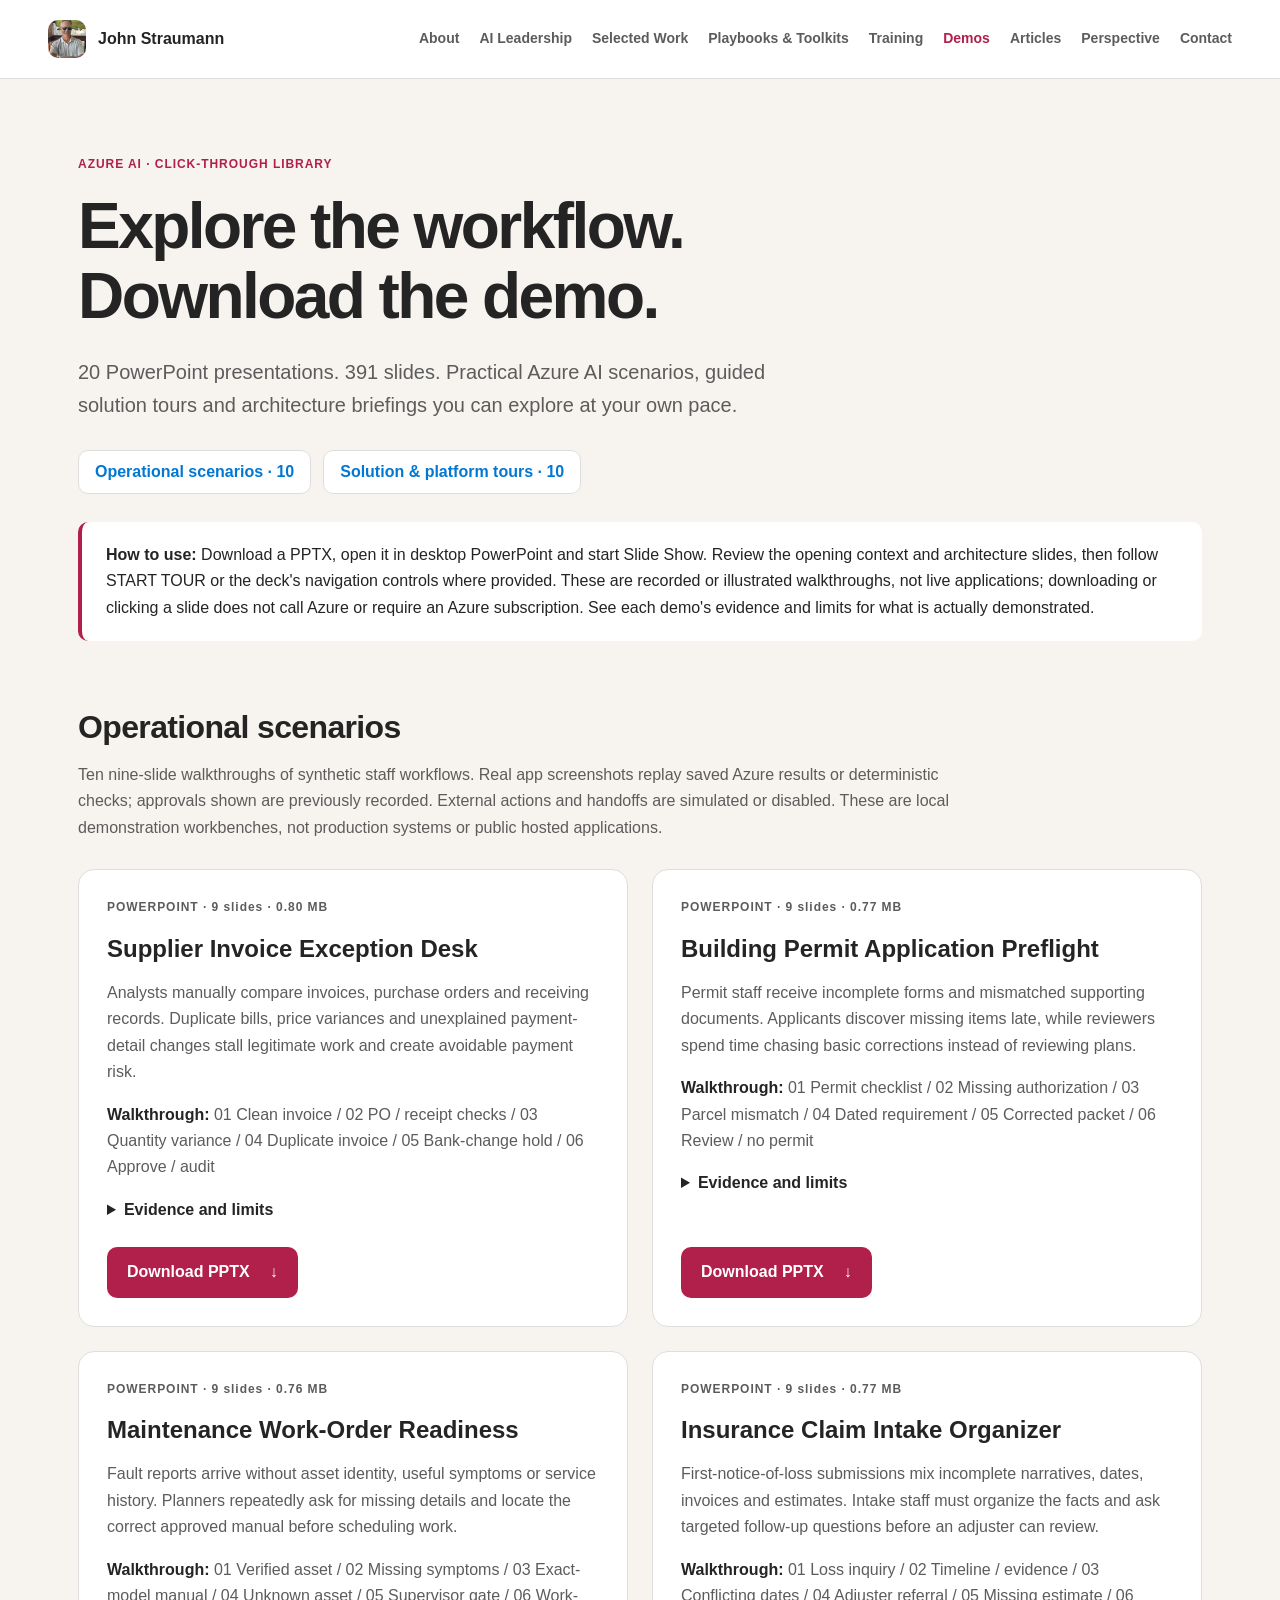
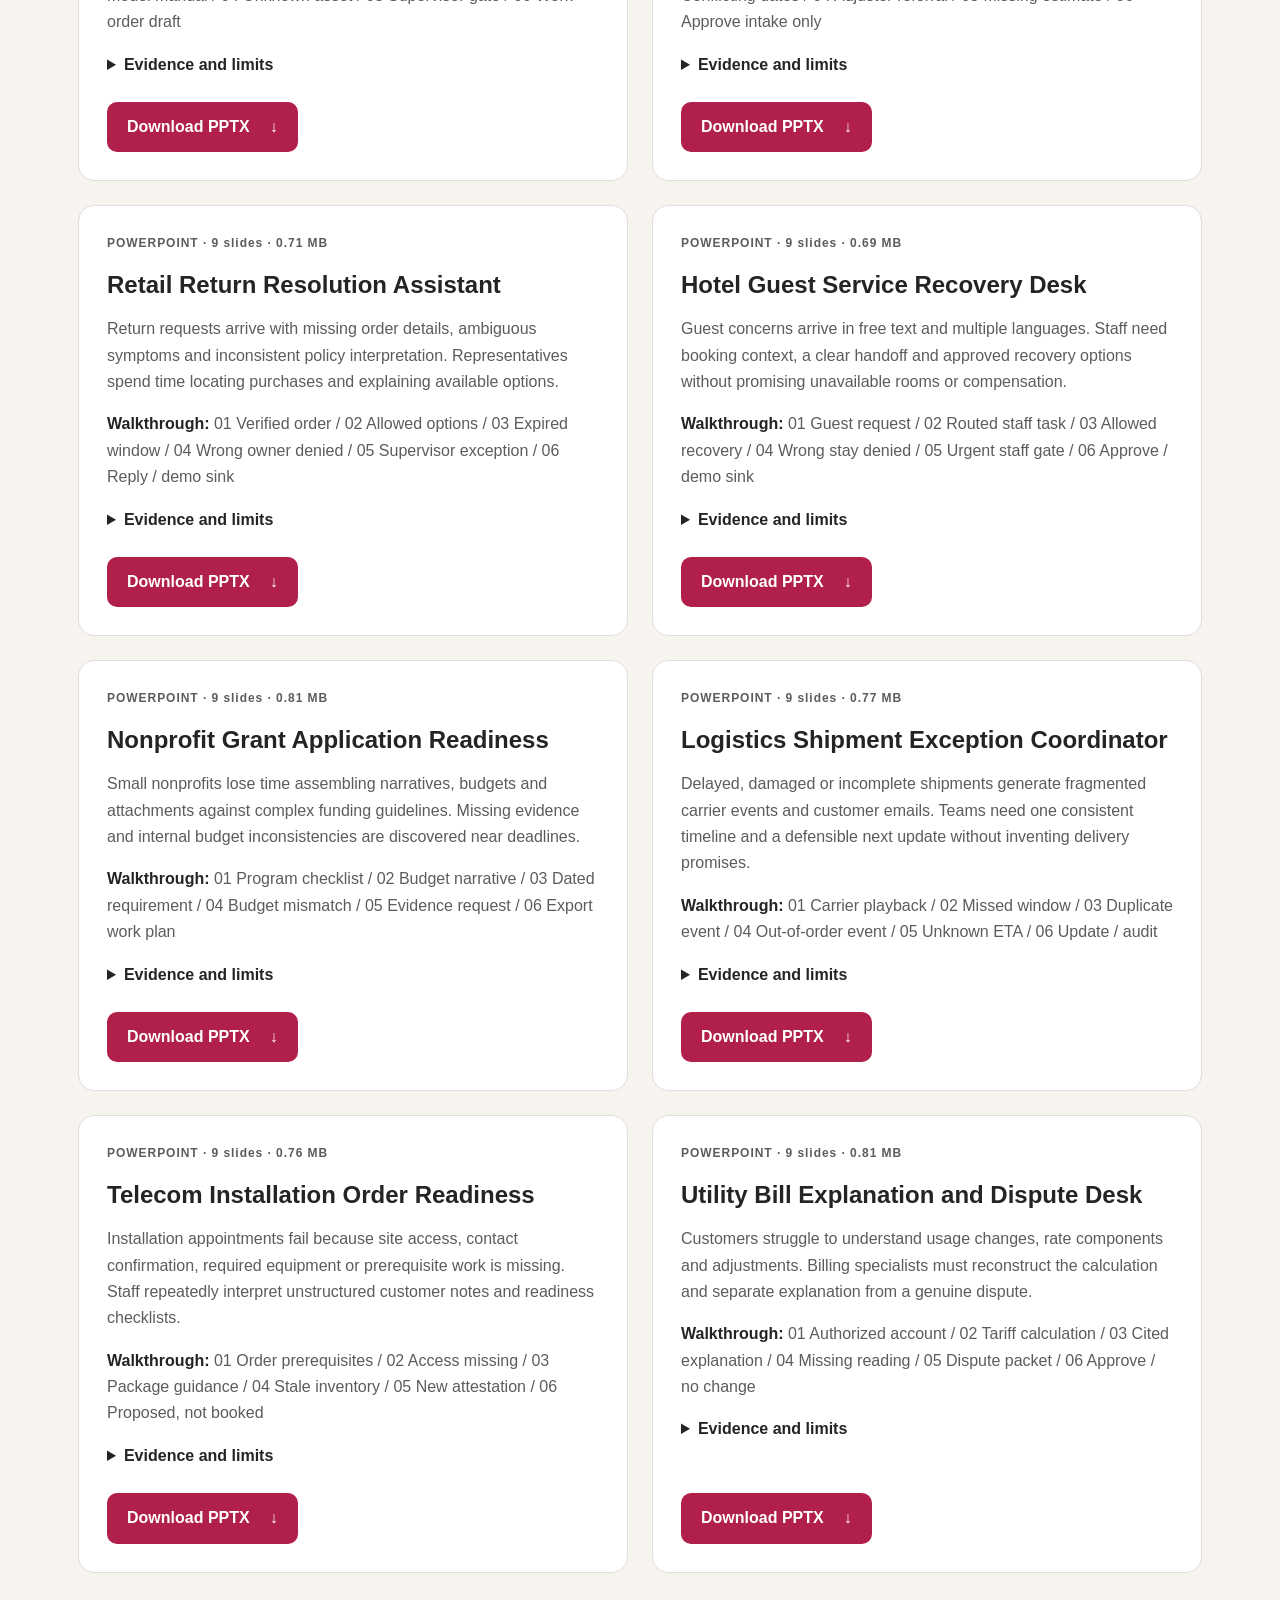
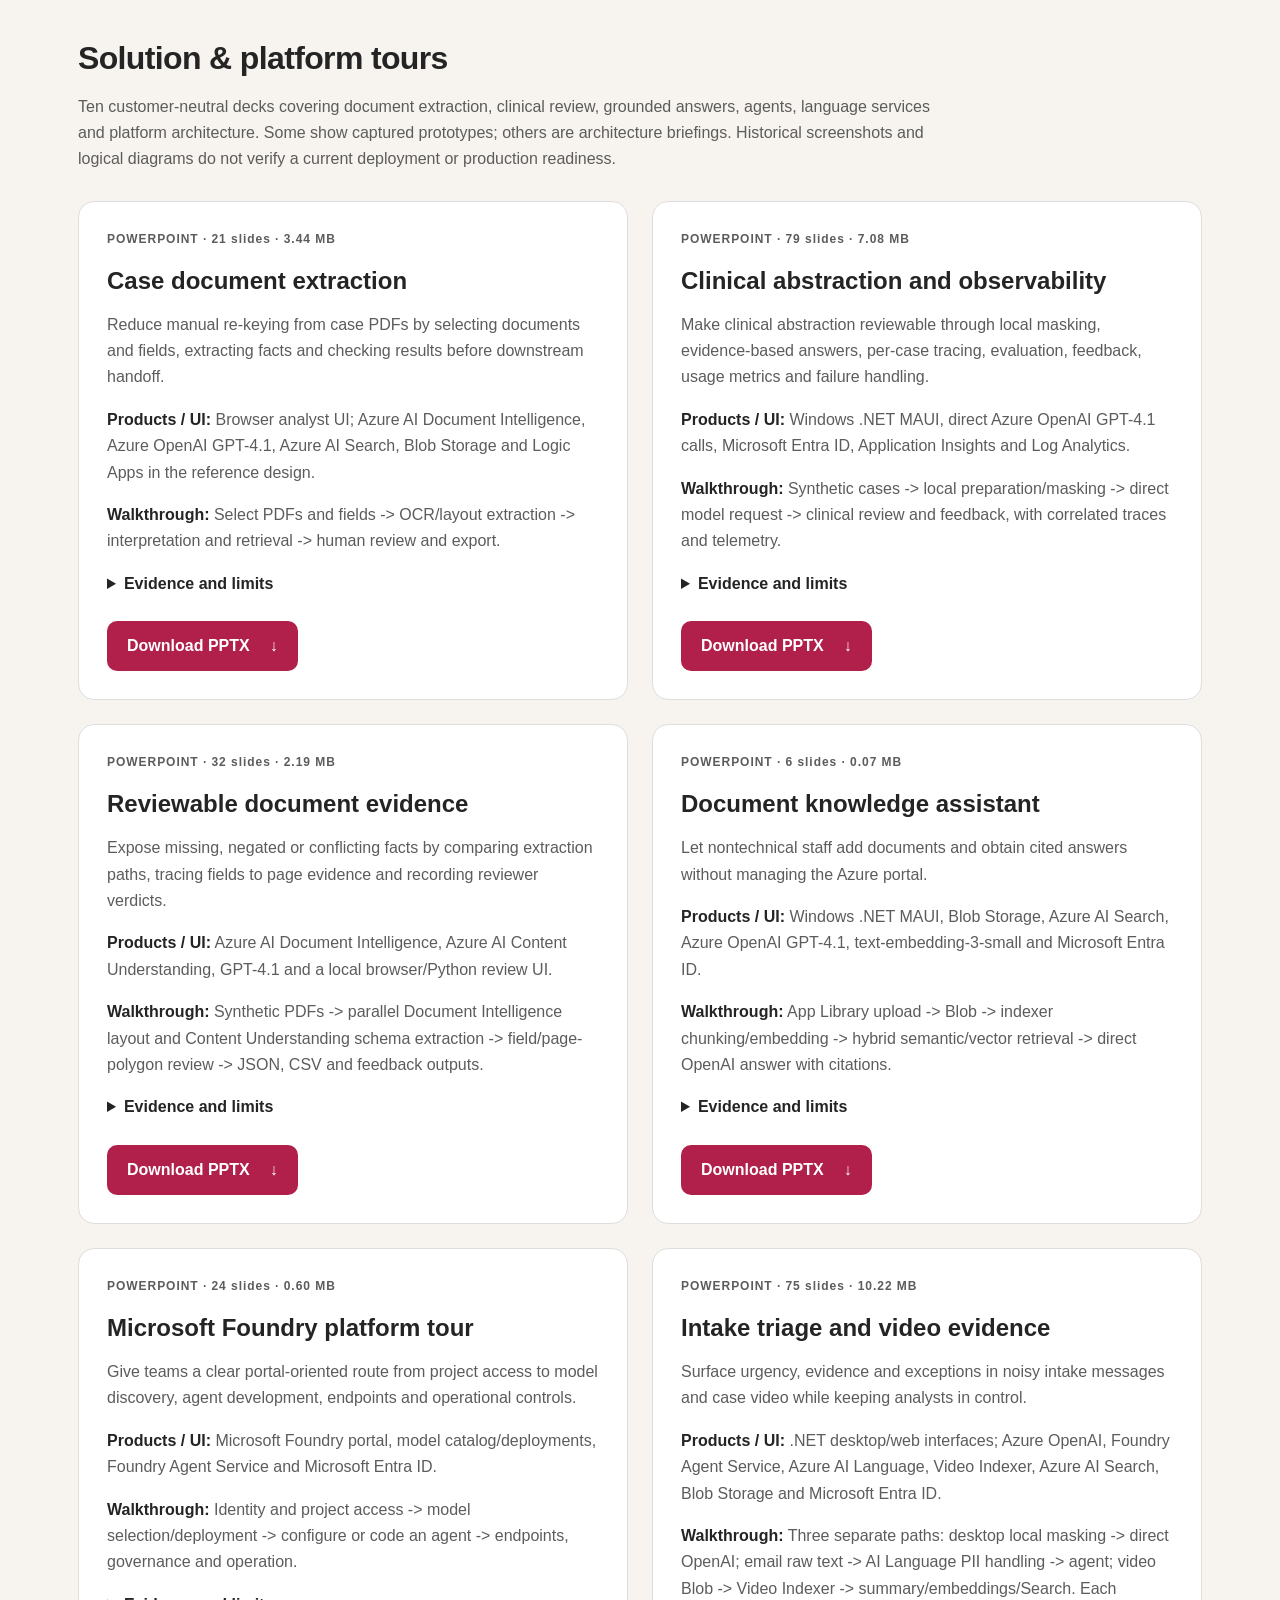
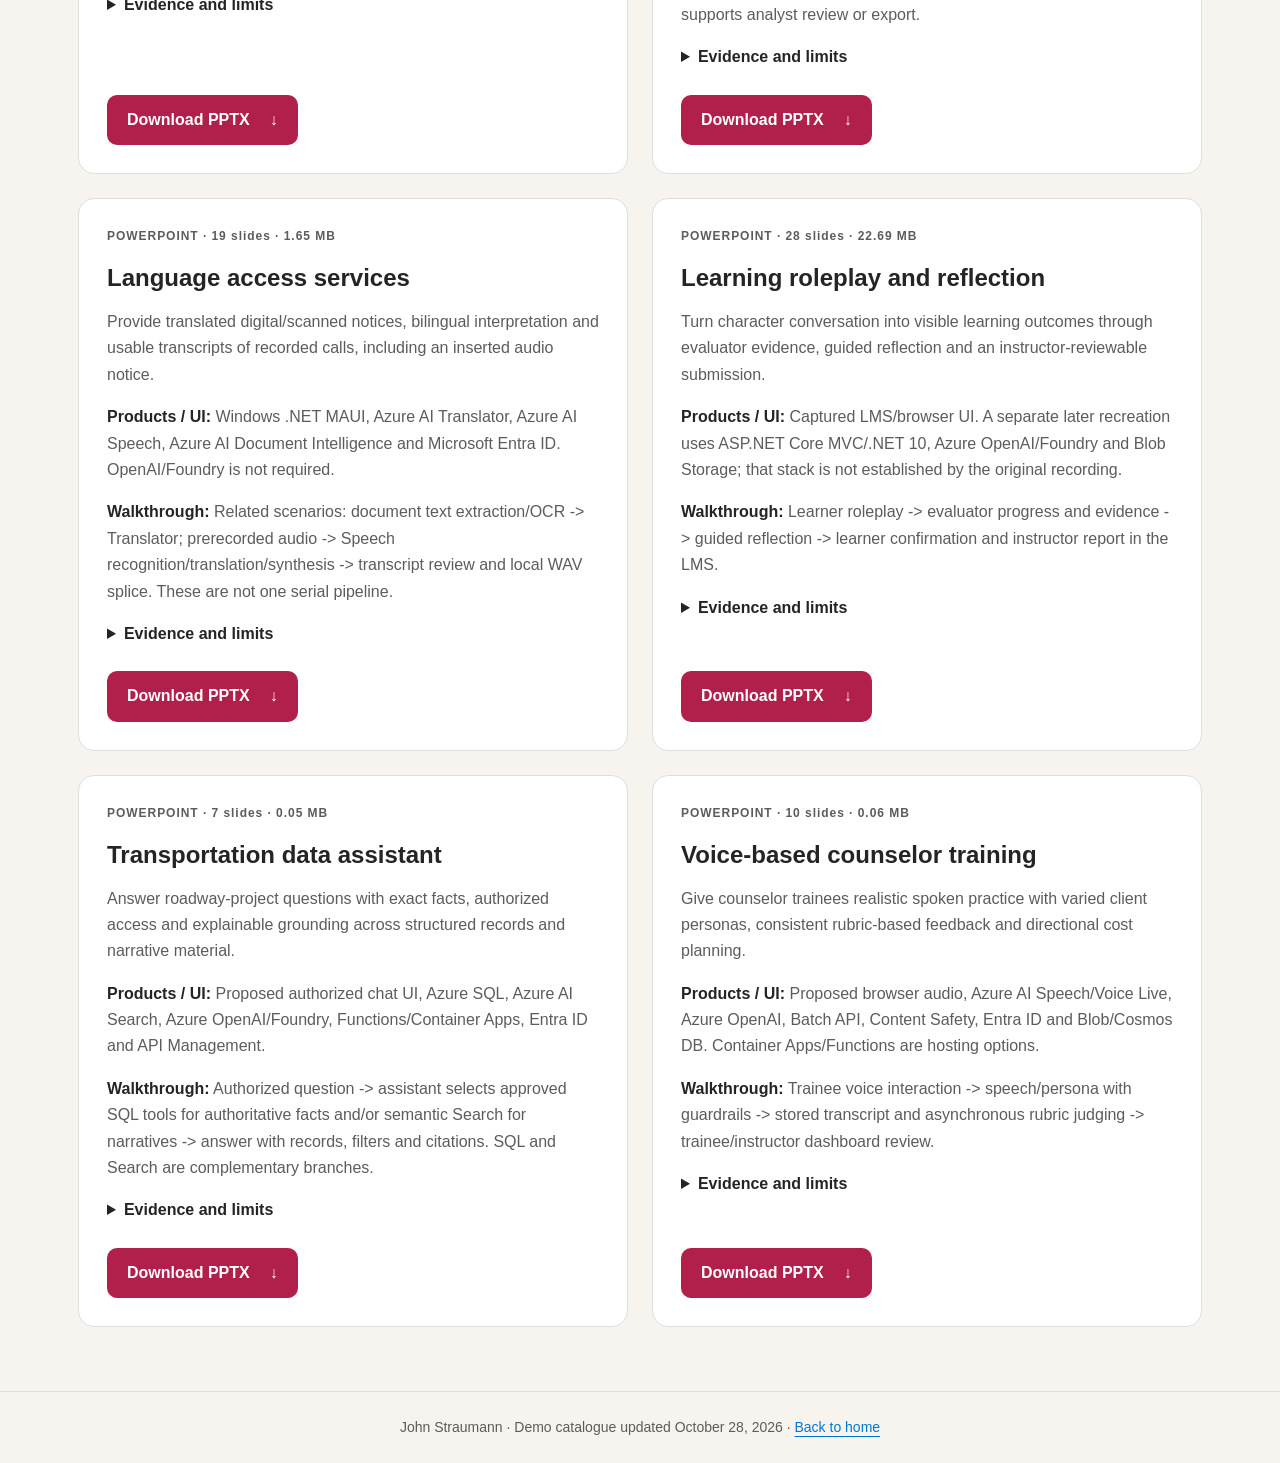
==== demos.html @ 0784e3a4 "Publish Azure AI click-through demo catalogue and PowerPoint downloads Co-authored-by: Copilot <2235" ====
<!DOCTYPE html>
<html lang="en">
<head>
  <meta charset="UTF-8">
  <meta name="viewport" content="width=device-width, initial-scale=1.0">
  <meta name="description" content="Download 20 Azure AI PowerPoint click-through demos: operational scenarios, document intelligence, agents, language services and Microsoft Foundry.">
  <title>Azure AI Demos | John Straumann</title>
  <script>
    (() => {
      const param = new URLSearchParams(window.location.search).get("scoutTheme");
      const theme =
        param || (window.matchMedia("(prefers-color-scheme: dark)").matches ? "dark" : "light");
      document.documentElement.setAttribute("data-theme", theme);
    })();
  </script>
  <style>
:root {
  color-scheme: light;
  --cp-bg: #f7f4ef;
  --cp-bg-elevated: #fcfbf8;
  --cp-surface: #ffffff;
  --cp-surface-soft: #f5f5f5;
  --cp-border: #dedede;
  --cp-border-strong: #919191;
  --cp-text: #242424;
  --cp-text-muted: #5c5c5c;
  --cp-text-soft: #6f6f6f;
  --cp-accent: #b11f4b;
  --cp-accent-hover: #9a1a41;
  --cp-accent-soft: rgba(177, 31, 75, 0.08);
  --cp-accent-fg: #ffffff;
  --cp-success: #16a34a;
  --cp-danger: #dc2626;
  --cp-warning: #f59e0b;
  --cp-link: #0078d4;
  --cp-shadow: 0 18px 48px rgba(0, 0, 0, 0.12);
  --cp-overlay: rgba(255, 255, 255, 0.8);
  --cp-panel: rgba(255, 255, 255, 0.86);
  --cp-panel-strong: rgba(255, 255, 255, 0.96);
  --cp-sheen: rgba(255, 255, 255, 0.55);
  --cp-highlight: rgba(177, 31, 75, 0.12);
}
html[data-theme="dark"] {
  color-scheme: dark;
  --cp-bg: #3d3b3a;
  --cp-bg-elevated: #343231;
  --cp-surface: #292929;
  --cp-surface-soft: #2e2e2e;
  --cp-border: #474747;
  --cp-border-strong: #5f5f5f;
  --cp-text: #dedede;
  --cp-text-muted: #919191;
  --cp-text-soft: #b0b0b0;
  --cp-accent: #fd8ea1;
  --cp-accent-hover: #fb7b91;
  --cp-accent-soft: rgba(253, 142, 161, 0.14);
  --cp-accent-fg: #1a1a1a;
  --cp-success: #4ade80;
  --cp-danger: #f87171;
  --cp-warning: #fbbf24;
  --cp-link: #4da6ff;
  --cp-shadow: 0 18px 48px rgba(0, 0, 0, 0.32);
  --cp-overlay: rgba(41, 41, 41, 0.88);
  --cp-panel: rgba(41, 41, 41, 0.72);
  --cp-panel-strong: rgba(41, 41, 41, 0.96);
  --cp-sheen: rgba(255, 255, 255, 0.04);
  --cp-highlight: rgba(253, 142, 161, 0.12);
}
    * { box-sizing: border-box; }
    html { scroll-behavior: smooth; }
    body { margin: 0; background: var(--cp-bg); color: var(--cp-text); font-family: "Segoe UI", Aptos, Calibri, -apple-system, BlinkMacSystemFont, sans-serif; line-height: 1.65; }
    a { color: var(--cp-link); text-underline-offset: 4px; }
    a:hover { color: var(--cp-accent-hover); }
    a:focus-visible, button:focus-visible, summary:focus-visible { outline: 3px solid var(--cp-accent); outline-offset: 4px; }
    .site-header { background: var(--cp-surface); border-bottom: 1px solid var(--cp-border); }
    .nav-wrap { max-width: 1240px; margin: auto; padding: 20px 28px; display: flex; align-items: center; justify-content: space-between; gap: 24px; }
    .brand { display: flex; align-items: center; gap: 12px; color: var(--cp-text); font-weight: 700; text-decoration: none; white-space: nowrap; }
    .brand img { border-radius: 0.625rem; object-fit: cover; }
    .nav { display: flex; gap: 20px; font-size: 14px; font-weight: 600; }
    .nav a { color: var(--cp-text-muted); text-decoration: none; }
    .nav a:hover, .nav a[aria-current] { color: var(--cp-accent); }
    .menu-toggle { display: none; border: 1px solid var(--cp-border); border-radius: 0.625rem; padding: 8px 12px; background: var(--cp-surface); color: var(--cp-text); font: inherit; }
    main { max-width: 1180px; margin: auto; padding: 64px 28px; }
    .eyebrow, .meta { font-size: 12px; letter-spacing: 0.08em; font-weight: 700; color: var(--cp-accent); }
    h1 { font-size: clamp(36px, 6vw, 64px); letter-spacing: -0.04em; line-height: 1.1; margin: 16px 0 24px; }
    .intro { max-width: 760px; font-size: 20px; color: var(--cp-text-muted); }
    .jump-links { display: flex; flex-wrap: wrap; gap: 12px; margin: 28px 0; }
    .jump-links a { border: 1px solid var(--cp-border); border-radius: 0.625rem; padding: 8px 16px; background: var(--cp-surface); font-weight: 600; text-decoration: none; }
    .instructions { padding: 20px 24px; border-left: 4px solid var(--cp-accent); border-radius: 0.625rem; background: var(--cp-surface); }
    .instructions p { margin: 0; }
    section { padding-top: 40px; scroll-margin-top: 24px; }
    h2 { font-size: 32px; line-height: 1.2; margin-bottom: 12px; letter-spacing: -0.02em; }
    .section-intro { color: var(--cp-text-muted); max-width: 880px; margin-bottom: 28px; }
    .demo-grid { display: grid; grid-template-columns: repeat(2, minmax(0, 1fr)); gap: 24px; }
    .demo-card { background: var(--cp-surface); border: 1px solid var(--cp-border); border-radius: 16px; padding: 28px; display: flex; flex-direction: column; align-items: flex-start; }
    .meta { margin: 0 0 12px; color: var(--cp-text-muted); }
    h3 { font-size: 24px; line-height: 1.25; margin: 0 0 16px; }
    .demo-card p { margin: 0 0 16px; overflow-wrap: anywhere; }
    .demo-card p:not(.meta) { color: var(--cp-text-muted); }
    .demo-card strong { color: var(--cp-text); }
    details { margin-bottom: 24px; width: 100%; }
    summary { cursor: pointer; color: var(--cp-text); font-weight: 600; }
    details p { padding-top: 12px; font-size: 14px; }
    .download { display: inline-flex; gap: 20px; justify-content: space-between; align-items: center; margin-top: auto; border-radius: 0.625rem; padding: 12px 20px; background: var(--cp-accent); color: var(--cp-accent-fg); text-decoration: none; font-weight: 700; }
    .download:hover { background: var(--cp-accent-hover); color: var(--cp-accent-fg); }
    footer { border-top: 1px solid var(--cp-border); padding: 24px 28px; text-align: center; color: var(--cp-text-muted); font-size: 14px; }
    @media (max-width: 1100px) {
      .nav-wrap { flex-wrap: wrap; }
      .menu-toggle { display: block; }
      .nav { width: 100%; flex-direction: column; }
      .js .nav { display: none; }
      .js .nav.open { display: flex; }
    }
    @media (max-width: 700px) {
      main { padding: 40px 20px; }
      .demo-grid { grid-template-columns: 1fr; }
      .demo-card { padding: 24px; }
      .nav-wrap { padding: 16px 20px; }
    }
    @media (prefers-reduced-motion: reduce) { html { scroll-behavior: auto; } }
  </style>
</head>
<body>
  <header class="site-header">
    <div class="nav-wrap">
      <a class="brand" href="index.html" aria-label="John Straumann home"><img src="images/Me.jpg" alt="" width="38" height="38"><span>John Straumann</span></a>
      <button class="menu-toggle" aria-label="Open navigation" aria-expanded="false" aria-controls="nav">Menu</button>
      <nav class="nav" id="nav" aria-label="Main navigation">
        <a href="index.html#about">About</a>
        <a href="index.html#focus">AI Leadership</a>
        <a href="index.html#work">Selected Work</a>
        <a href="index.html#playbooks">Playbooks &amp; Toolkits</a>
        <a href="index.html#training">Training</a>
        <a href="demos.html" aria-current="page">Demos</a>
        <a href="index.html#articles">Articles</a>
        <a href="index.html#perspective">Perspective</a>
        <a href="index.html#contact">Contact</a>
      </nav>
    </div>
  </header>
  <main>
    <p class="eyebrow">AZURE AI &middot; CLICK-THROUGH LIBRARY</p>
    <h1>Explore the workflow.<br>Download the demo.</h1>
    <p class="intro">20 PowerPoint presentations. 391 slides. Practical Azure AI scenarios, guided solution tours and architecture briefings you can explore at your own pace.</p>
    <div class="jump-links" aria-label="Demo categories">
      <a href="#operational">Operational scenarios &middot; 10</a>
      <a href="#solutions">Solution &amp; platform tours &middot; 10</a>
    </div>
    <aside class="instructions" aria-label="How to use these demos">
      <p><strong>How to use:</strong> Download a PPTX, open it in desktop PowerPoint and start Slide Show. Review the opening context and architecture slides, then follow START TOUR or the deck's navigation controls where provided. These are recorded or illustrated walkthroughs, not live applications; downloading or clicking a slide does not call Azure or require an Azure subscription. See each demo's evidence and limits for what is actually demonstrated.</p>
    </aside>
    <section id="operational" aria-labelledby="operational-title">
      <h2 id="operational-title">Operational scenarios</h2>
      <p class="section-intro">Ten nine-slide walkthroughs of synthetic staff workflows. Real app screenshots replay saved Azure results or deterministic checks; approvals shown are previously recorded. External actions and handoffs are simulated or disabled. These are local demonstration workbenches, not production systems or public hosted applications.</p>
      <div class="demo-grid">
      <article class="demo-card">
        <p class="meta">POWERPOINT &middot; 9 slides &middot; 0.80 MB</p>
        <h3>Supplier Invoice Exception Desk</h3>
        <p>Analysts manually compare invoices, purchase orders and receiving records. Duplicate bills, price variances and unexplained payment-detail changes stall legitimate work and create avoidable payment risk.</p>

        <p><strong>Walkthrough:</strong> 01  Clean invoice / 02  PO / receipt checks / 03  Quantity variance / 04  Duplicate invoice / 05  Bank-change hold / 06  Approve / audit</p>
        <details><summary>Evidence and limits</summary><p>A bank-detail change always requires independent verified supplier-contact procedures. AI cannot label a supplier fraudulent, approve payment or overwrite finance records.</p></details>
        <a class="download" href="demos/InvoiceException_ClickThroughDemo.pptx" download data-download aria-label="Download Supplier Invoice Exception Desk PowerPoint">Download PPTX <span aria-hidden="true">&darr;</span></a>
      </article>
      <article class="demo-card">
        <p class="meta">POWERPOINT &middot; 9 slides &middot; 0.77 MB</p>
        <h3>Building Permit Application Preflight</h3>
        <p>Permit staff receive incomplete forms and mismatched supporting documents. Applicants discover missing items late, while reviewers spend time chasing basic corrections instead of reviewing plans.</p>

        <p><strong>Walkthrough:</strong> 01  Permit checklist / 02  Missing authorization / 03  Parcel mismatch / 04  Dated requirement / 05  Corrected packet / 06  Review / no permit</p>
        <details><summary>Evidence and limits</summary><p>Do not infer code compliance, structural safety or legal entitlement. Conflicting/outdated guidance requires staff review. Map/GIS and payment gateways are out of MVP.</p></details>
        <a class="download" href="demos/PermitPreflight_ClickThroughDemo.pptx" download data-download aria-label="Download Building Permit Application Preflight PowerPoint">Download PPTX <span aria-hidden="true">&darr;</span></a>
      </article>
      <article class="demo-card">
        <p class="meta">POWERPOINT &middot; 9 slides &middot; 0.76 MB</p>
        <h3>Maintenance Work-Order Readiness</h3>
        <p>Fault reports arrive without asset identity, useful symptoms or service history. Planners repeatedly ask for missing details and locate the correct approved manual before scheduling work.</p>

        <p><strong>Walkthrough:</strong> 01  Verified asset / 02  Missing symptoms / 03  Exact-model manual / 04  Unknown asset / 05  Supervisor gate / 06  Work-order draft</p>
        <details><summary>Evidence and limits</summary><p>Safety-related input displays the approved site emergency/escalation notice and requires a responsible supervisor. Never produce hazardous troubleshooting instructions or claim the machine is safe to operate.</p></details>
        <a class="download" href="demos/MaintenanceReadiness_ClickThroughDemo.pptx" download data-download aria-label="Download Maintenance Work-Order Readiness PowerPoint">Download PPTX <span aria-hidden="true">&darr;</span></a>
      </article>
      <article class="demo-card">
        <p class="meta">POWERPOINT &middot; 9 slides &middot; 0.77 MB</p>
        <h3>Insurance Claim Intake Organizer</h3>
        <p>First-notice-of-loss submissions mix incomplete narratives, dates, invoices and estimates. Intake staff must organize the facts and ask targeted follow-up questions before an adjuster can review.</p>

        <p><strong>Walkthrough:</strong> 01  Loss inquiry / 02  Timeline / evidence / 03  Conflicting dates / 04  Adjuster referral / 05  Missing estimate / 06  Approve intake only</p>
        <details><summary>Evidence and limits</summary><p>A date discrepancy is a review flag, not proof of no coverage or fraud. Avoid protected-attribute profiling and unsupported credibility scoring. Only the adjuster may determine coverage.</p></details>
        <a class="download" href="demos/ClaimIntake_ClickThroughDemo.pptx" download data-download aria-label="Download Insurance Claim Intake Organizer PowerPoint">Download PPTX <span aria-hidden="true">&darr;</span></a>
      </article>
      <article class="demo-card">
        <p class="meta">POWERPOINT &middot; 9 slides &middot; 0.71 MB</p>
        <h3>Retail Return Resolution Assistant</h3>
        <p>Return requests arrive with missing order details, ambiguous symptoms and inconsistent policy interpretation. Representatives spend time locating purchases and explaining available options.</p>

        <p><strong>Walkthrough:</strong> 01  Verified order / 02  Allowed options / 03  Expired window / 04  Wrong owner denied / 05  Supervisor exception / 06  Reply / demo sink</p>
        <details><summary>Evidence and limits</summary><p>Do not infer fraud from writing style, sentiment or photos. A policy exception needs supervisor approval. Never reveal an order until ownership/access is verified.</p></details>
        <a class="download" href="demos/ReturnResolution_ClickThroughDemo.pptx" download data-download aria-label="Download Retail Return Resolution Assistant PowerPoint">Download PPTX <span aria-hidden="true">&darr;</span></a>
      </article>
      <article class="demo-card">
        <p class="meta">POWERPOINT &middot; 9 slides &middot; 0.69 MB</p>
        <h3>Hotel Guest Service Recovery Desk</h3>
        <p>Guest concerns arrive in free text and multiple languages. Staff need booking context, a clear handoff and approved recovery options without promising unavailable rooms or compensation.</p>

        <p><strong>Walkthrough:</strong> 01  Guest request / 02  Routed staff task / 03  Allowed recovery / 04  Wrong stay denied / 05  Urgent staff gate / 06  Approve / demo sink</p>
        <details><summary>Evidence and limits</summary><p>No invented availability, guaranteed refund or accessibility determination. Urgent safety matters route to staff using an approved notice; the app is not an emergency service.</p></details>
        <a class="download" href="demos/GuestRecovery_ClickThroughDemo.pptx" download data-download aria-label="Download Hotel Guest Service Recovery Desk PowerPoint">Download PPTX <span aria-hidden="true">&darr;</span></a>
      </article>
      <article class="demo-card">
        <p class="meta">POWERPOINT &middot; 9 slides &middot; 0.81 MB</p>
        <h3>Nonprofit Grant Application Readiness</h3>
        <p>Small nonprofits lose time assembling narratives, budgets and attachments against complex funding guidelines. Missing evidence and internal budget inconsistencies are discovered near deadlines.</p>

        <p><strong>Walkthrough:</strong> 01  Program checklist / 02  Budget narrative / 03  Dated requirement / 04  Budget mismatch / 05  Evidence request / 06  Export work plan</p>
        <details><summary>Evidence and limits</summary><p>The model must not invent organizational outcomes, partners, credentials or impact figures. Staff assess actual eligibility and approve narrative claims.</p></details>
        <a class="download" href="demos/GrantReadiness_ClickThroughDemo.pptx" download data-download aria-label="Download Nonprofit Grant Application Readiness PowerPoint">Download PPTX <span aria-hidden="true">&darr;</span></a>
      </article>
      <article class="demo-card">
        <p class="meta">POWERPOINT &middot; 9 slides &middot; 0.77 MB</p>
        <h3>Logistics Shipment Exception Coordinator</h3>
        <p>Delayed, damaged or incomplete shipments generate fragmented carrier events and customer emails. Teams need one consistent timeline and a defensible next update without inventing delivery promises.</p>

        <p><strong>Walkthrough:</strong> 01  Carrier playback / 02  Missed window / 03  Duplicate event / 04  Out-of-order event / 05  Unknown ETA / 06  Update / audit</p>
        <details><summary>Evidence and limits</summary><p>A model cannot create carrier facts, promise an arrival date or accuse a carrier/customer of fraud. Event playback and any estimated timeline must be clearly labeled.</p></details>
        <a class="download" href="demos/ShipmentException_ClickThroughDemo.pptx" download data-download aria-label="Download Logistics Shipment Exception Coordinator PowerPoint">Download PPTX <span aria-hidden="true">&darr;</span></a>
      </article>
      <article class="demo-card">
        <p class="meta">POWERPOINT &middot; 9 slides &middot; 0.76 MB</p>
        <h3>Telecom Installation Order Readiness</h3>
        <p>Installation appointments fail because site access, contact confirmation, required equipment or prerequisite work is missing. Staff repeatedly interpret unstructured customer notes and readiness checklists.</p>

        <p><strong>Walkthrough:</strong> 01  Order prerequisites / 02  Access missing / 03  Package guidance / 04  Stale inventory / 05  New attestation / 06  Proposed, not booked</p>
        <details><summary>Evidence and limits</summary><p>Do not infer connectivity, site safety or customer authority from free text. Stock and appointment capacity require fresh authoritative checks before any real scheduling action.</p></details>
        <a class="download" href="demos/ServiceOrderReadiness_ClickThroughDemo.pptx" download data-download aria-label="Download Telecom Installation Order Readiness PowerPoint">Download PPTX <span aria-hidden="true">&darr;</span></a>
      </article>
      <article class="demo-card">
        <p class="meta">POWERPOINT &middot; 9 slides &middot; 0.81 MB</p>
        <h3>Utility Bill Explanation and Dispute Desk</h3>
        <p>Customers struggle to understand usage changes, rate components and adjustments. Billing specialists must reconstruct the calculation and separate explanation from a genuine dispute.</p>

        <p><strong>Walkthrough:</strong> 01  Authorized account / 02  Tariff calculation / 03  Cited explanation / 04  Missing reading / 05  Dispute packet / 06  Approve / no change</p>
        <details><summary>Evidence and limits</summary><p>Never infer hardship, eligibility or customer reliability from writing style or demographics. A disputed bill cannot trigger a payment demand, adverse action or automatic adjustment.</p></details>
        <a class="download" href="demos/UtilityBill_ClickThroughDemo.pptx" download data-download aria-label="Download Utility Bill Explanation and Dispute Desk PowerPoint">Download PPTX <span aria-hidden="true">&darr;</span></a>
      </article>
      </div>
    </section>
    <section id="solutions" aria-labelledby="solutions-title">
      <h2 id="solutions-title">Solution &amp; platform tours</h2>
      <p class="section-intro">Ten customer-neutral decks covering document extraction, clinical review, grounded answers, agents, language services and platform architecture. Some show captured prototypes; others are architecture briefings. Historical screenshots and logical diagrams do not verify a current deployment or production readiness.</p>
      <div class="demo-grid">
      <article class="demo-card">
        <p class="meta">POWERPOINT &middot; 21 slides &middot; 3.44 MB</p>
        <h3>Case document extraction</h3>
        <p>Reduce manual re-keying from case PDFs by selecting documents and fields, extracting facts and checking results before downstream handoff.</p>
        <p><strong>Products / UI:</strong> Browser analyst UI; Azure AI Document Intelligence, Azure OpenAI GPT-4.1, Azure AI Search, Blob Storage and Logic Apps in the reference design.</p>
        <p><strong>Walkthrough:</strong> Select PDFs and fields -&gt; OCR/layout extraction -&gt; interpretation and retrieval -&gt; human review and export.</p>
        <details><summary>Evidence and limits</summary><p>Document/field selection and extraction results are captured. Excel and registry automation are described, not shown executing. Hosting and cloud deployment are not verified.</p></details>
        <a class="download" href="demos/CaseDocumentExtraction_ClickThroughDemo.pptx" download data-download aria-label="Download Case document extraction PowerPoint">Download PPTX <span aria-hidden="true">&darr;</span></a>
      </article>
      <article class="demo-card">
        <p class="meta">POWERPOINT &middot; 79 slides &middot; 7.08 MB</p>
        <h3>Clinical abstraction and observability</h3>
        <p>Make clinical abstraction reviewable through local masking, evidence-based answers, per-case tracing, evaluation, feedback, usage metrics and failure handling.</p>
        <p><strong>Products / UI:</strong> Windows .NET MAUI, direct Azure OpenAI GPT-4.1 calls, Microsoft Entra ID, Application Insights and Log Analytics.</p>
        <p><strong>Walkthrough:</strong> Synthetic cases -&gt; local preparation/masking -&gt; direct model request -&gt; clinical review and feedback, with correlated traces and telemetry.</p>
        <details><summary>Evidence and limits</summary><p>The local app and synthetic runs are captured. The 100-record comparison scores prebuilt answers, not live outputs from two models. Portal steps are guidance; production PHI controls, clinical performance and inference residency are not proved.</p></details>
        <a class="download" href="demos/ClinicalAbstractionObservability_ClickThroughDemo.pptx" download data-download aria-label="Download Clinical abstraction and observability PowerPoint">Download PPTX <span aria-hidden="true">&darr;</span></a>
      </article>
      <article class="demo-card">
        <p class="meta">POWERPOINT &middot; 32 slides &middot; 2.19 MB</p>
        <h3>Reviewable document evidence</h3>
        <p>Expose missing, negated or conflicting facts by comparing extraction paths, tracing fields to page evidence and recording reviewer verdicts.</p>
        <p><strong>Products / UI:</strong> Azure AI Document Intelligence, Azure AI Content Understanding, GPT-4.1 and a local browser/Python review UI.</p>
        <p><strong>Walkthrough:</strong> Synthetic PDFs -&gt; parallel Document Intelligence layout and Content Understanding schema extraction -&gt; field/page-polygon review -&gt; JSON, CSV and feedback outputs.</p>
        <details><summary>Evidence and limits</summary><p>24 synthetic PDFs, 48 successful service analyses and 259/264 field checks are captured; five mismatches remain visible. The browser replays saved results without calling Azure. Label Studio-compatible exports are shown, not a hosted import or clinical validation.</p></details>
        <a class="download" href="demos/DocumentEvidenceExtraction_ClickThroughDemo.pptx" download data-download aria-label="Download Reviewable document evidence PowerPoint">Download PPTX <span aria-hidden="true">&darr;</span></a>
      </article>
      <article class="demo-card">
        <p class="meta">POWERPOINT &middot; 6 slides &middot; 0.07 MB</p>
        <h3>Document knowledge assistant</h3>
        <p>Let nontechnical staff add documents and obtain cited answers without managing the Azure portal.</p>
        <p><strong>Products / UI:</strong> Windows .NET MAUI, Blob Storage, Azure AI Search, Azure OpenAI GPT-4.1, text-embedding-3-small and Microsoft Entra ID.</p>
        <p><strong>Walkthrough:</strong> App Library upload -&gt; Blob -&gt; indexer chunking/embedding -&gt; hybrid semantic/vector retrieval -&gt; direct OpenAI answer with citations.</p>
        <details><summary>Evidence and limits</summary><p>The chat shell is captured; upload/reindex proof is a presenter sequence. Implementation exists, but packaged-stack deployment is not verified. Agent Service is not required; web hosting and SharePoint ingestion are alternative patterns.</p></details>
        <a class="download" href="demos/DocumentKnowledgeAssistant_ClickThroughDemo.pptx" download data-download aria-label="Download Document knowledge assistant PowerPoint">Download PPTX <span aria-hidden="true">&darr;</span></a>
      </article>
      <article class="demo-card">
        <p class="meta">POWERPOINT &middot; 24 slides &middot; 0.60 MB</p>
        <h3>Microsoft Foundry platform tour</h3>
        <p>Give teams a clear portal-oriented route from project access to model discovery, agent development, endpoints and operational controls.</p>
        <p><strong>Products / UI:</strong> Microsoft Foundry portal, model catalog/deployments, Foundry Agent Service and Microsoft Entra ID.</p>
        <p><strong>Walkthrough:</strong> Identity and project access -&gt; model selection/deployment -&gt; configure or code an agent -&gt; endpoints, governance and operation.</p>
        <details><summary>Evidence and limits</summary><p>Saved portal views and presenter instructions form a guided platform tour. Most clicks and end-to-end execution are not captured. The deck does not prove deployment of a specific agent, evaluation, tracing pipeline or hosted app.</p></details>
        <a class="download" href="demos/FoundryPlatformTour_ClickThroughDemo.pptx" download data-download aria-label="Download Microsoft Foundry platform tour PowerPoint">Download PPTX <span aria-hidden="true">&darr;</span></a>
      </article>
      <article class="demo-card">
        <p class="meta">POWERPOINT &middot; 75 slides &middot; 10.22 MB</p>
        <h3>Intake triage and video evidence</h3>
        <p>Surface urgency, evidence and exceptions in noisy intake messages and case video while keeping analysts in control.</p>
        <p><strong>Products / UI:</strong> .NET desktop/web interfaces; Azure OpenAI, Foundry Agent Service, Azure AI Language, Video Indexer, Azure AI Search, Blob Storage and Microsoft Entra ID.</p>
        <p><strong>Walkthrough:</strong> Three separate paths: desktop local masking -&gt; direct OpenAI; email raw text -&gt; AI Language PII handling -&gt; agent; video Blob -&gt; Video Indexer -&gt; summary/embeddings/Search. Each supports analyst review or export.</p>
        <details><summary>Evidence and limits</summary><p>Captured prototype workflows, not one serial pipeline or production approval. Only desktop intake masks locally before its model call. Routing is a recommendation; durable queues, case-system delivery and full compliance controls remain future work.</p></details>
        <a class="download" href="demos/IntakeTriageAndVideoEvidence_ClickThroughDemo.pptx" download data-download aria-label="Download Intake triage and video evidence PowerPoint">Download PPTX <span aria-hidden="true">&darr;</span></a>
      </article>
      <article class="demo-card">
        <p class="meta">POWERPOINT &middot; 19 slides &middot; 1.65 MB</p>
        <h3>Language access services</h3>
        <p>Provide translated digital/scanned notices, bilingual interpretation and usable transcripts of recorded calls, including an inserted audio notice.</p>
        <p><strong>Products / UI:</strong> Windows .NET MAUI, Azure AI Translator, Azure AI Speech, Azure AI Document Intelligence and Microsoft Entra ID. OpenAI/Foundry is not required.</p>
        <p><strong>Walkthrough:</strong> Related scenarios: document text extraction/OCR -&gt; Translator; prerecorded audio -&gt; Speech recognition/translation/synthesis -&gt; transcript review and local WAV splice. These are not one serial pipeline.</p>
        <details><summary>Evidence and limits</summary><p>Synthetic notices and prerecorded hearing audio are shown; recognition/session issues are documented. Live-microphone performance and production integration are not established. Blob intake and approval workflows are proposed.</p></details>
        <a class="download" href="demos/LanguageAccessServices_ClickThroughDemo.pptx" download data-download aria-label="Download Language access services PowerPoint">Download PPTX <span aria-hidden="true">&darr;</span></a>
      </article>
      <article class="demo-card">
        <p class="meta">POWERPOINT &middot; 28 slides &middot; 22.69 MB</p>
        <h3>Learning roleplay and reflection</h3>
        <p>Turn character conversation into visible learning outcomes through evaluator evidence, guided reflection and an instructor-reviewable submission.</p>
        <p><strong>Products / UI:</strong> Captured LMS/browser UI. A separate later recreation uses ASP.NET Core MVC/.NET 10, Azure OpenAI/Foundry and Blob Storage; that stack is not established by the original recording.</p>
        <p><strong>Walkthrough:</strong> Learner roleplay -&gt; evaluator progress and evidence -&gt; guided reflection -&gt; learner confirmation and instructor report in the LMS.</p>
        <details><summary>Evidence and limits</summary><p>Screens are from a recorded course demo. Its original cloud backend and production LMS API wiring are not verified. The assignment Dropbox is an LMS submission area, not Dropbox cloud storage.</p></details>
        <a class="download" href="demos/LearningRoleplayAgent_ClickThroughDemo.pptx" download data-download aria-label="Download Learning roleplay and reflection PowerPoint">Download PPTX <span aria-hidden="true">&darr;</span></a>
      </article>
      <article class="demo-card">
        <p class="meta">POWERPOINT &middot; 7 slides &middot; 0.05 MB</p>
        <h3>Transportation data assistant</h3>
        <p>Answer roadway-project questions with exact facts, authorized access and explainable grounding across structured records and narrative material.</p>
        <p><strong>Products / UI:</strong> Proposed authorized chat UI, Azure SQL, Azure AI Search, Azure OpenAI/Foundry, Functions/Container Apps, Entra ID and API Management.</p>
        <p><strong>Walkthrough:</strong> Authorized question -&gt; assistant selects approved SQL tools for authoritative facts and/or semantic Search for narratives -&gt; answer with records, filters and citations. SQL and Search are complementary branches.</p>
        <details><summary>Evidence and limits</summary><p>An architecture briefing, not a captured running UI. A separate local RAG prototype queries Search, not runtime SQL. Private networking, Key Vault and monitoring remain proposed design elements.</p></details>
        <a class="download" href="demos/TransportationDataAssistant_ClickThroughDemo.pptx" download data-download aria-label="Download Transportation data assistant PowerPoint">Download PPTX <span aria-hidden="true">&darr;</span></a>
      </article>
      <article class="demo-card">
        <p class="meta">POWERPOINT &middot; 10 slides &middot; 0.06 MB</p>
        <h3>Voice-based counselor training</h3>
        <p>Give counselor trainees realistic spoken practice with varied client personas, consistent rubric-based feedback and directional cost planning.</p>
        <p><strong>Products / UI:</strong> Proposed browser audio, Azure AI Speech/Voice Live, Azure OpenAI, Batch API, Content Safety, Entra ID and Blob/Cosmos DB. Container Apps/Functions are hosting options.</p>
        <p><strong>Walkthrough:</strong> Trainee voice interaction -&gt; speech/persona with guardrails -&gt; stored transcript and asynchronous rubric judging -&gt; trainee/instructor dashboard review.</p>
        <details><summary>Evidence and limits</summary><p>Architecture and illustrative economics only, not a running voice app. Live latency, dashboard implementation and deployment are not verified. API Management, Key Vault and Monitor are supporting design options, not proven deployed services.</p></details>
        <a class="download" href="demos/VoiceCounselorTraining_ClickThroughDemo.pptx" download data-download aria-label="Download Voice-based counselor training PowerPoint">Download PPTX <span aria-hidden="true">&darr;</span></a>
      </article>
      </div>
    </section>
  </main>
  <footer>John Straumann &middot; Demo catalogue updated October 28, 2026 &middot; <a href="index.html">Back to home</a></footer>
  <script>document.documentElement.classList.add("js");</script>
  <script src="script.js"></script>
</body>
</html>
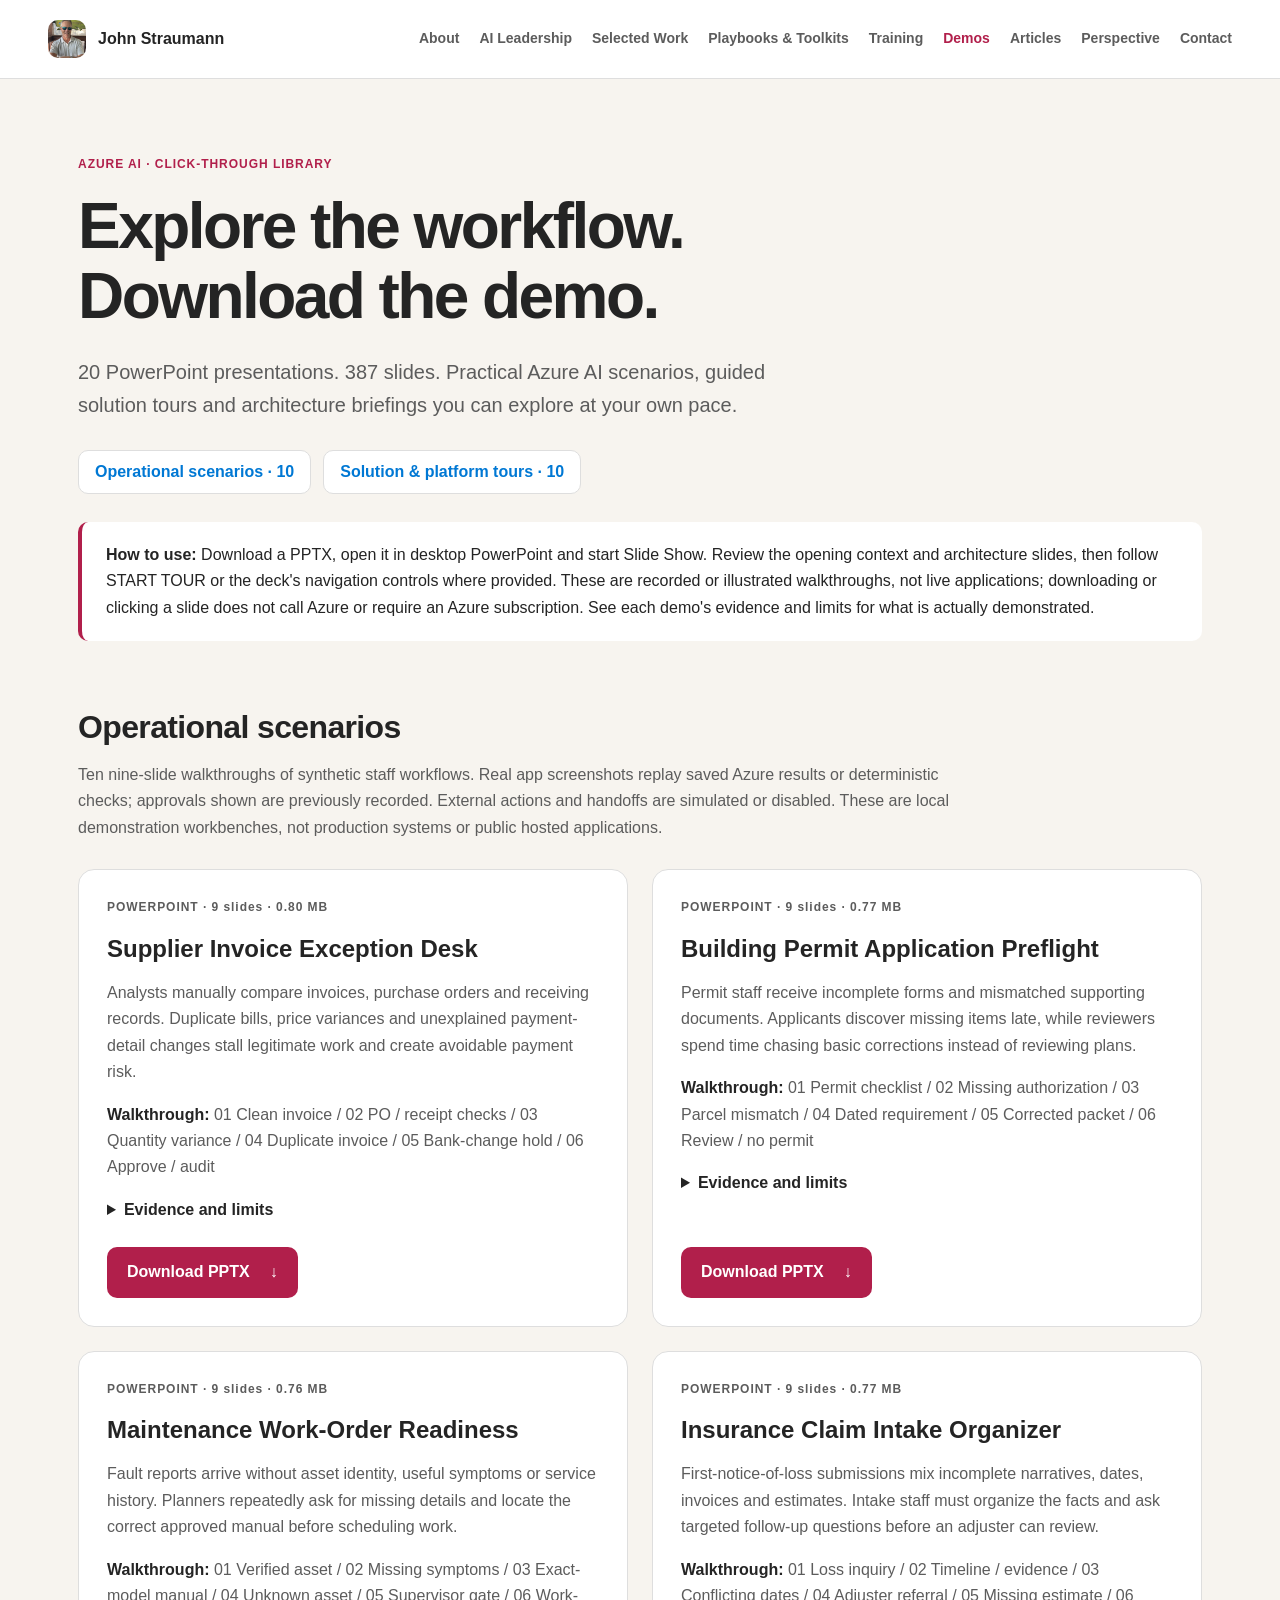
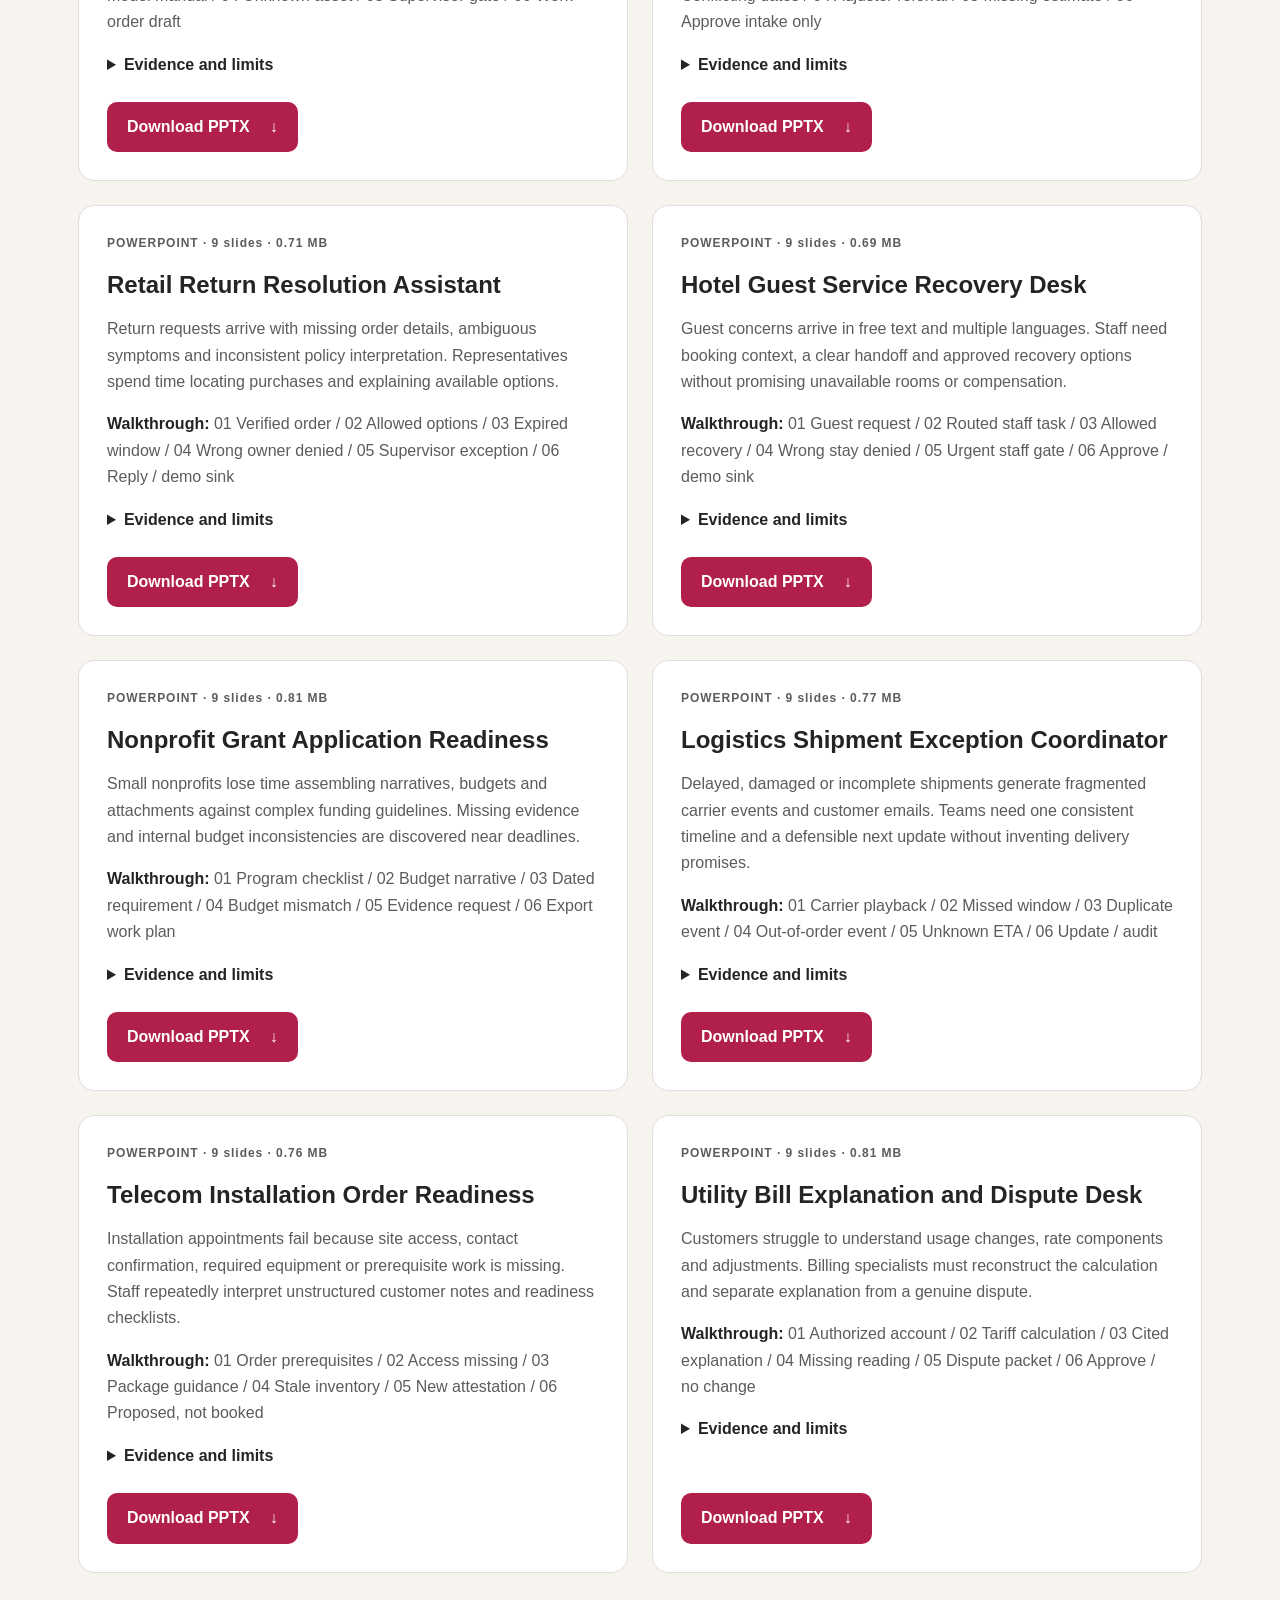
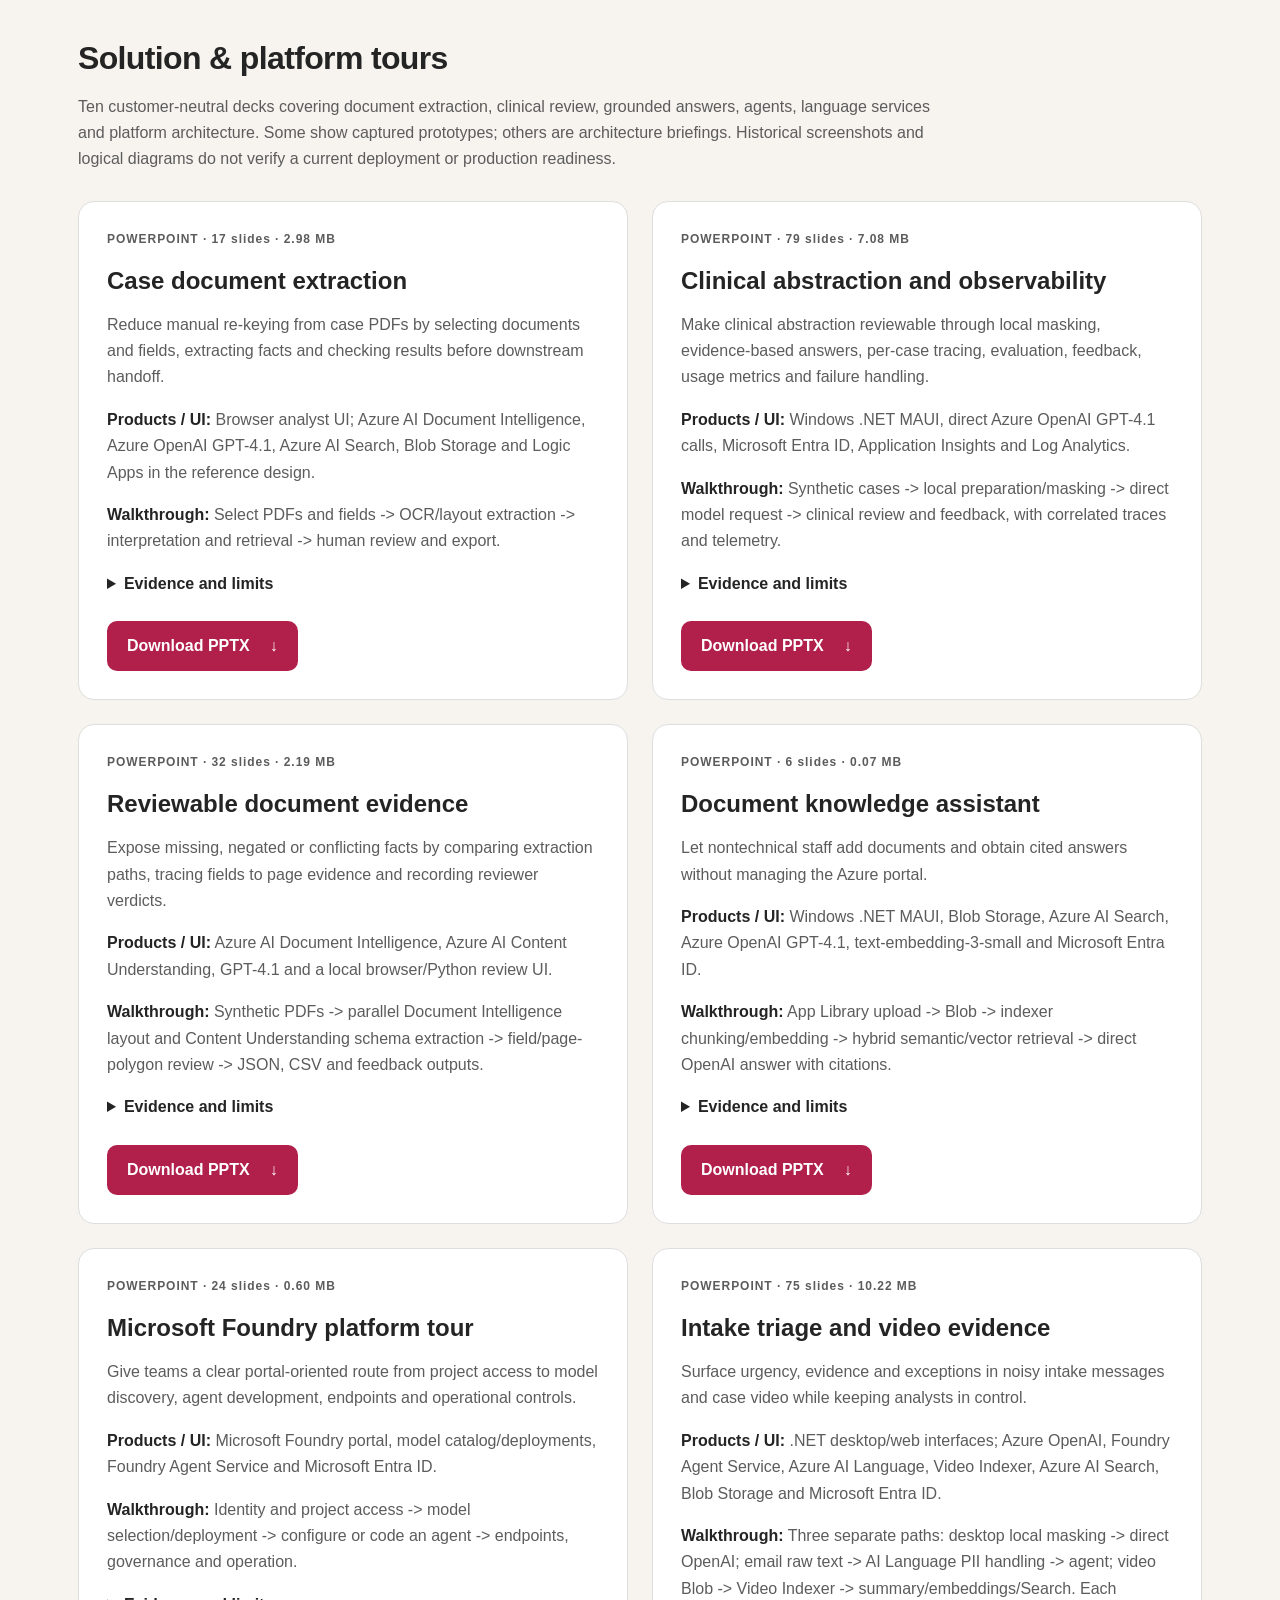
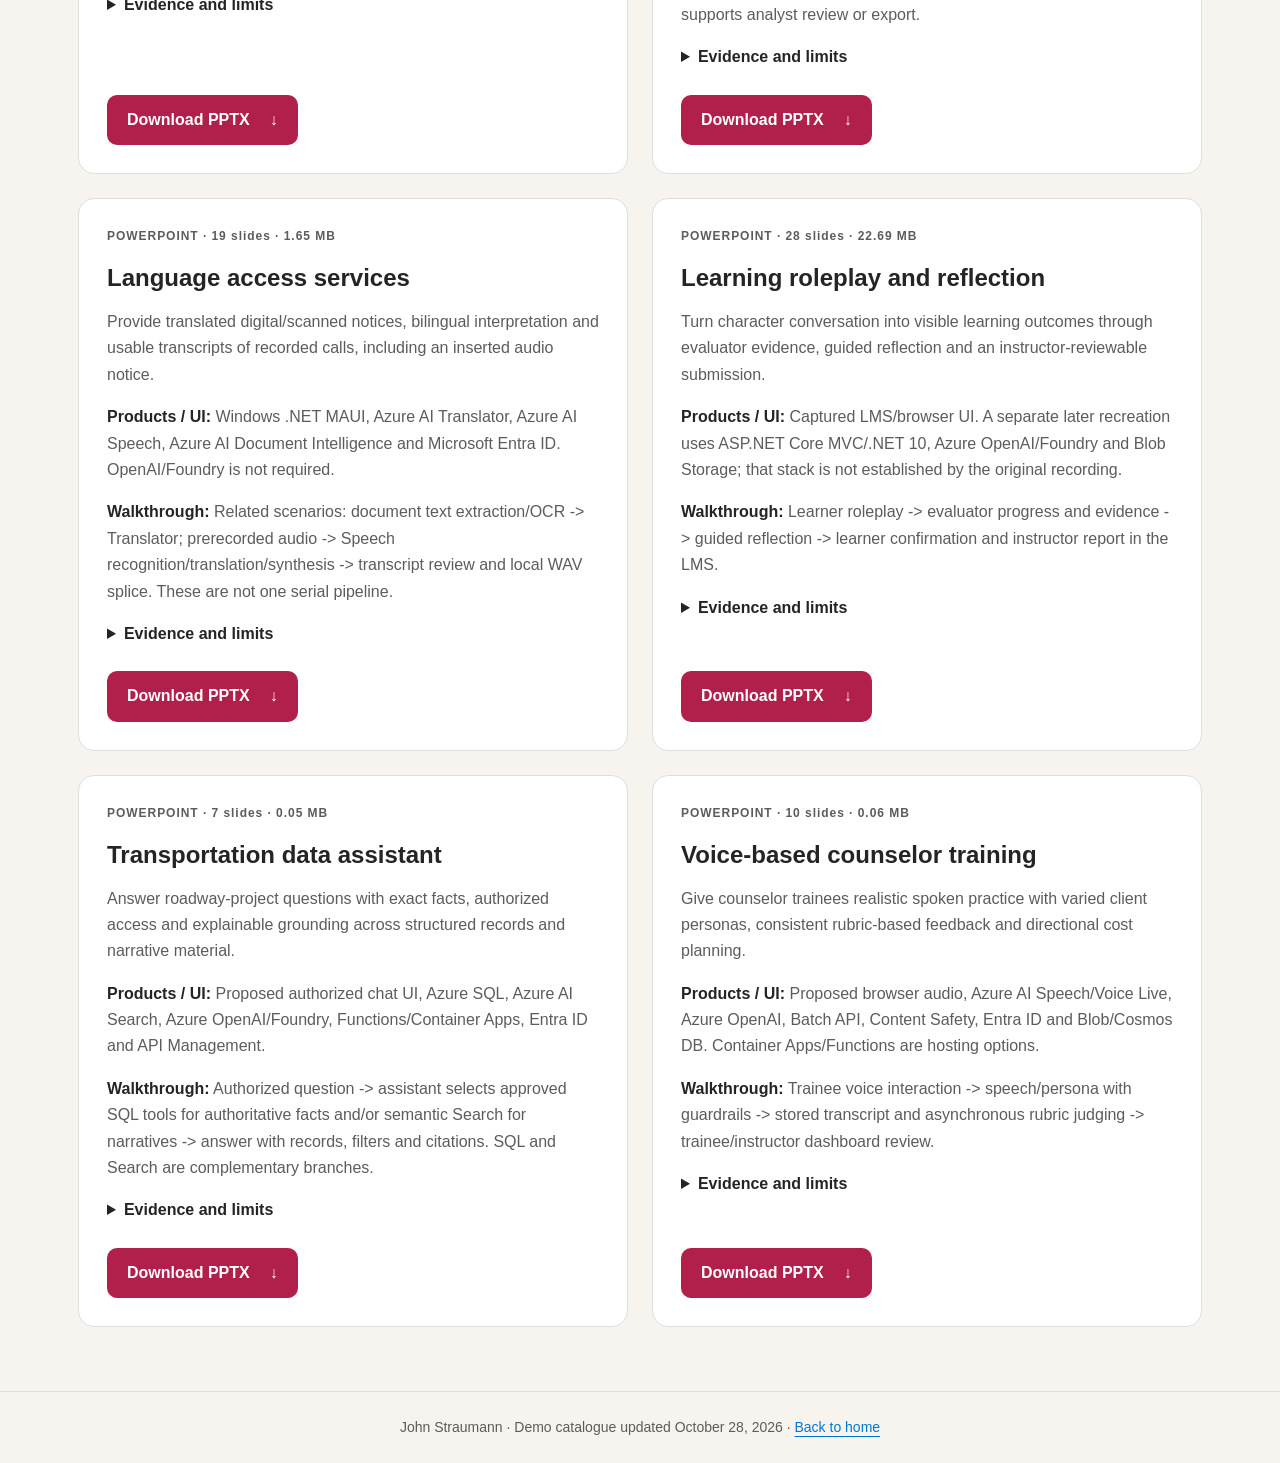
==== commit ac628f93: "Remove government title and hidden slides from demo downloads Co-authored-by: Copilot <223556219+Cop" ====
--- a/demos.html
+++ b/demos.html
@@ -141,7 +141,7 @@
   <main>
     <p class="eyebrow">AZURE AI &middot; CLICK-THROUGH LIBRARY</p>
     <h1>Explore the workflow.<br>Download the demo.</h1>
-    <p class="intro">20 PowerPoint presentations. 391 slides. Practical Azure AI scenarios, guided solution tours and architecture briefings you can explore at your own pace.</p>
+    <p class="intro">20 PowerPoint presentations. 387 slides. Practical Azure AI scenarios, guided solution tours and architecture briefings you can explore at your own pace.</p>
     <div class="jump-links" aria-label="Demo categories">
       <a href="#operational">Operational scenarios &middot; 10</a>
       <a href="#solutions">Solution &amp; platform tours &middot; 10</a>
@@ -250,7 +250,7 @@
       <p class="section-intro">Ten customer-neutral decks covering document extraction, clinical review, grounded answers, agents, language services and platform architecture. Some show captured prototypes; others are architecture briefings. Historical screenshots and logical diagrams do not verify a current deployment or production readiness.</p>
       <div class="demo-grid">
       <article class="demo-card">
-        <p class="meta">POWERPOINT &middot; 21 slides &middot; 3.44 MB</p>
+        <p class="meta">POWERPOINT &middot; 17 slides &middot; 2.98 MB</p>
         <h3>Case document extraction</h3>
         <p>Reduce manual re-keying from case PDFs by selecting documents and fields, extracting facts and checking results before downstream handoff.</p>
         <p><strong>Products / UI:</strong> Browser analyst UI; Azure AI Document Intelligence, Azure OpenAI GPT-4.1, Azure AI Search, Blob Storage and Logic Apps in the reference design.</p>
